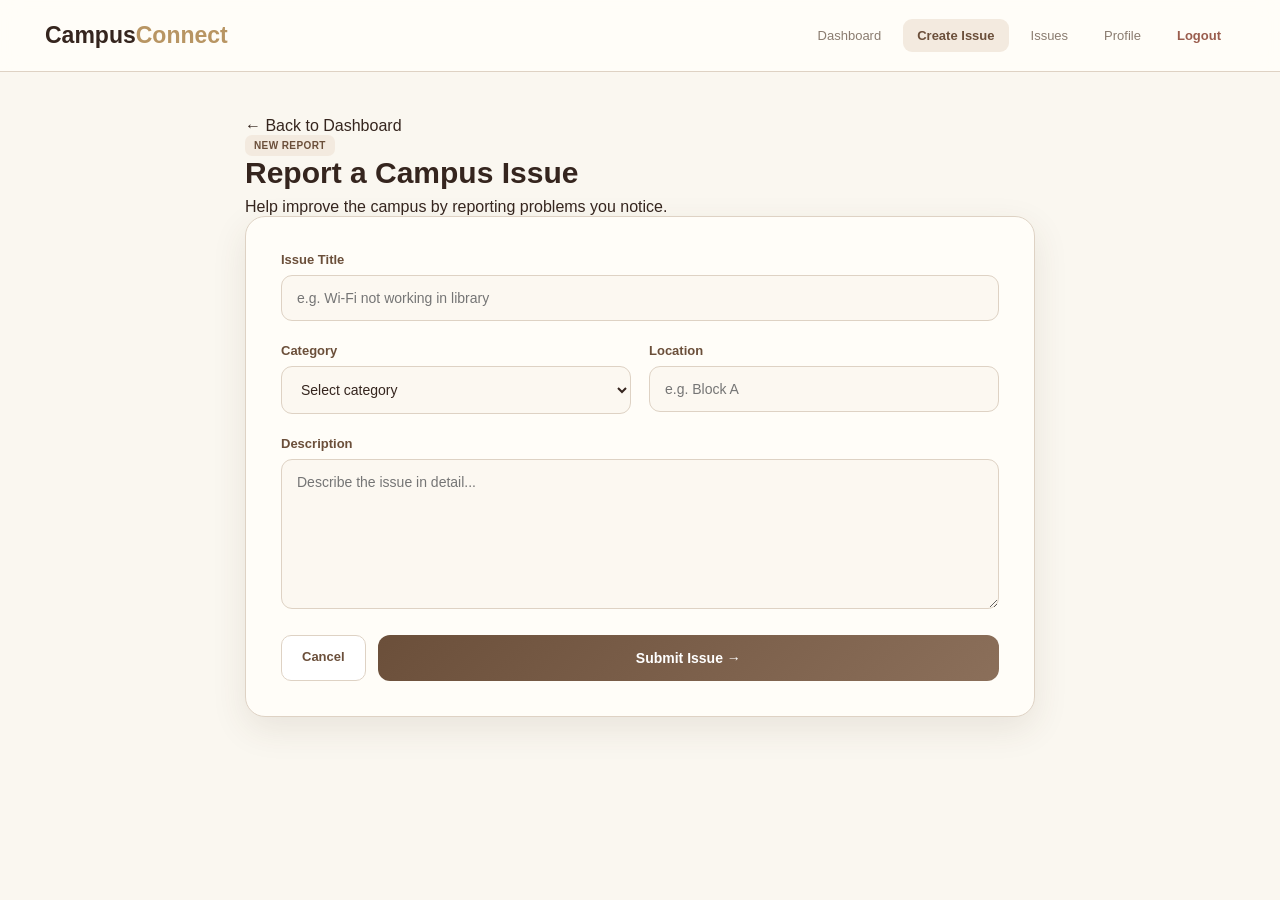
==== create-issue.html @ 5215a39f "Add CampusConnect Frontend" ====
<!DOCTYPE html>
<html lang="en">

<head>

    <meta charset="UTF-8">

    <meta
        name="viewport"
        content="width=device-width, initial-scale=1.0"
    >

    <title>CampusConnect | Create Issue</title>

    <link
        rel="stylesheet"
        href="css/style.css"
    >

</head>


<body>


    <header class="navbar">

        <a
            href="dashboard.html"
            class="nav-logo"
        >
            Campus<span>Connect</span>
        </a>


        <nav>

            <a href="dashboard.html">
                Dashboard
            </a>

            <a
                href="create-issue.html"
                class="active"
            >
                Create Issue
            </a>

            <a href="issue-details.html">
                Issues
            </a>

            <a href="profile-page.html">
                Profile
            </a>

            <a
                href="index.html"
                class="logout"
            >
                Logout
            </a>

        </nav>

    </header>


    <main class="form-page">


        <a
            href="dashboard.html"
            class="back-link"
        >
            ← Back to Dashboard
        </a>


        <div class="form-header">

            <span class="category">
                NEW REPORT
            </span>

            <h1>
                Report a Campus Issue
            </h1>

            <p>
                Help improve the campus by reporting problems
                you notice.
            </p>

        </div>


        <form
            class="issue-form"
            id="issueForm"
        >


            <div class="form-group">

                <label for="title">
                    Issue Title
                </label>

                <input
                    type="text"
                    id="title"
                    placeholder="e.g. Wi-Fi not working in library"
                    required
                >

            </div>


            <div class="form-row">


                <div class="form-group">

                    <label for="category">
                        Category
                    </label>

                    <select
                        id="category"
                        required
                    >

                        <option value="">
                            Select category
                        </option>

                        <option>
                            Electricity
                        </option>

                        <option>
                            Internet
                        </option>

                        <option>
                            Cleanliness
                        </option>

                        <option>
                            Water
                        </option>

                        <option>
                            Infrastructure
                        </option>

                        <option>
                            Security
                        </option>

                        <option>
                            Other
                        </option>

                    </select>

                </div>


                <div class="form-group">

                    <label for="location">
                        Location
                    </label>

                    <input
                        type="text"
                        id="location"
                        placeholder="e.g. Block A"
                        required
                    >

                </div>


            </div>


            <div class="form-group">

                <label for="description">
                    Description
                </label>

                <textarea
                    id="description"
                    rows="6"
                    placeholder="Describe the issue in detail..."
                    required
                ></textarea>

            </div>


            <div class="form-actions">

                <a
                    href="dashboard.html"
                    class="secondary-btn"
                >
                    Cancel
                </a>


                <button
                    type="submit"
                    class="gradient-btn"
                >
                    Submit Issue →
                </button>

            </div>


        </form>

    </main>


    <script src="js/script.js"></script>

</body>

</html>
---- css/style.css ----
/* ========================================
   CAMPUSCONNECT - MAIN STYLESHEET
   Beige / Cream / Brown Theme
======================================== */


/* ========================================
   RESET
======================================== */

* {
    margin: 0;
    padding: 0;
    box-sizing: border-box;
}

:root {
    --ivory: #faf7f0;
    --cream: #fffdf8;
    --beige: #e9ddcc;
    --light-beige: #f3eadf;

    --brown: #6b4f3a;
    --dark-brown: #35251e;
    --mocha: #8b6f5a;

    --gold: #b89563;
    --sage: #7a8770;

    --text: #35251e;
    --muted: #8a7c70;

    --white: #ffffff;
    --border: #ded2c4;

    --shadow: 0 12px 35px rgba(74, 54, 42, 0.10);

    --mouse-x: 50%;
    --mouse-y: 50%;
}


/* ========================================
   BODY
======================================== */

body {
    font-family: Arial, Helvetica, sans-serif;
    background: var(--ivory);
    color: var(--text);
    min-height: 100vh;

    transition:
        background 0.5s ease,
        color 0.3s ease;
}


/* ========================================
   CURSOR LIGHT EFFECT
======================================== */

body::before {
    content: "";
    position: fixed;

    left: var(--mouse-x);
    top: var(--mouse-y);

    width: 420px;
    height: 420px;

    transform: translate(-50%, -50%);

    background: radial-gradient(
        circle,
        rgba(184, 149, 99, 0.12),
        transparent 68%
    );

    pointer-events: none;
    z-index: -1;

    transition:
        left 0.15s ease,
        top 0.15s ease;
}


/* ========================================
   GENERAL
======================================== */

a {
    text-decoration: none;
    color: inherit;
}

button,
input,
select,
textarea {
    font-family: inherit;
}


/* ========================================
   LOGIN / CREATE ACCOUNT PAGE
======================================== */

.login-page {
    min-height: 100vh;

    display: flex;
    align-items: center;
    justify-content: center;

    padding: 30px;

    background:
        linear-gradient(
            135deg,
            #faf7f0 0%,
            #f2e8db 50%,
            #e9ddcc 100%
        );
}


/* ========================================
   AUTH CONTAINER
======================================== */

.auth-container {
    width: 100%;
    max-width: 1100px;

    min-height: 650px;

    display: grid;
    grid-template-columns: 1.15fr 0.85fr;

    background: rgba(255, 253, 248, 0.92);

    border-radius: 28px;

    overflow: hidden;

    box-shadow:
        0 25px 70px rgba(53, 37, 30, 0.15);

    border: 1px solid rgba(184, 149, 99, 0.2);
}


/* ========================================
   AUTH LEFT
======================================== */

.auth-left {
    position: relative;

    padding: 70px 60px;

    display: flex;
    flex-direction: column;
    justify-content: center;

    overflow: hidden;

    background:
        linear-gradient(
            145deg,
            #6b4f3a,
            #4a352a 60%,
            #35251e
        );

    color: white;
}


/* Decorative circles */

.auth-left::before {
    content: "";

    position: absolute;

    width: 350px;
    height: 350px;

    border-radius: 50%;

    background: rgba(255, 255, 255, 0.06);

    top: -130px;
    right: -100px;
}


.auth-left::after {
    content: "";

    position: absolute;

    width: 250px;
    height: 250px;

    border-radius: 50%;

    background: rgba(184, 149, 99, 0.15);

    bottom: -100px;
    left: -80px;
}


/* ========================================
   LOGO
======================================== */

.big-logo {
    position: relative;
    z-index: 2;

    font-size: 48px;
    font-weight: 800;
    letter-spacing: -2px;

    margin-bottom: 12px;
}


.big-logo span {
    color: #d9bd91;
}


/* ========================================
   TAGLINE
======================================== */

.tagline {
    position: relative;
    z-index: 2;

    font-size: 20px;
    font-weight: 600;

    margin-bottom: 18px;

    color: #f2dfc4;
}


.description {
    position: relative;
    z-index: 2;

    max-width: 500px;

    line-height: 1.7;

    font-size: 15px;

    color: rgba(255, 255, 255, 0.78);

    margin-bottom: 30px;
}


/* ========================================
   FEATURES
======================================== */

.feature-list {
    position: relative;
    z-index: 2;

    display: flex;
    flex-direction: column;

    gap: 14px;

    font-size: 14px;

    color: rgba(255, 255, 255, 0.88);
}


/* ========================================
   AUTH CARD
======================================== */

.auth-card {
    padding: 50px 45px;

    display: flex;
    flex-direction: column;
    justify-content: center;

    background: var(--cream);
}


/* ========================================
   CARD ICON
======================================== */

.card-icon {
    width: 55px;
    height: 55px;

    display: flex;
    align-items: center;
    justify-content: center;

    border-radius: 16px;

    background: var(--light-beige);

    font-size: 25px;

    margin-bottom: 18px;
}


/* ========================================
   AUTH HEADINGS
======================================== */

.auth-card h2 {
    font-size: 30px;

    color: var(--dark-brown);

    margin-bottom: 8px;
}


.small-text {
    font-size: 13px;

    color: var(--muted);

    margin-bottom: 25px;
}


/* ========================================
   AUTH LABELS
======================================== */

.auth-card label {
    display: block;

    font-size: 13px;
    font-weight: 600;

    color: var(--brown);

    margin-bottom: 7px;
}


/* ========================================
   AUTH INPUTS
======================================== */

.auth-card input {
    width: 100%;

    padding: 14px 15px;

    margin-bottom: 17px;

    border-radius: 11px;

    border: 1px solid var(--border);

    background: #fcf8f1;

    color: var(--text);

    font-size: 14px;

    outline: none;

    transition: 0.3s;
}


.auth-card input::placeholder {
    color: #aaa098;
}


.auth-card input:focus {
    background: white;

    border-color: var(--gold);

    box-shadow:
        0 0 0 4px rgba(184, 149, 99, 0.12);
}


/* ========================================
   CREATE ACCOUNT SELECT
======================================== */

.auth-card select {
    width: 100%;

    padding: 14px 15px;

    margin-bottom: 17px;

    border-radius: 11px;

    border: 1px solid var(--border);

    background: #fcf8f1;

    color: var(--text);

    font-size: 14px;

    outline: none;

    cursor: pointer;

    transition: 0.3s;
}


.auth-card select:focus {
    background: white;

    border-color: var(--gold);

    box-shadow:
        0 0 0 4px rgba(184, 149, 99, 0.12);
}


/* ========================================
   GRADIENT BUTTON
======================================== */

.gradient-btn {
    width: 100%;

    border: none;

    padding: 15px;

    border-radius: 12px;

    background:
        linear-gradient(
            135deg,
            #6b4f3a,
            #8b6f5a
        );

    color: white;

    font-size: 14px;
    font-weight: 700;

    cursor: pointer;

    transition:
        transform 0.2s ease,
        box-shadow 0.2s ease,
        background 0.3s ease;
}


.gradient-btn:hover {
    transform: translateY(-2px);

    box-shadow:
        0 10px 25px rgba(107, 79, 58, 0.25);

    background:
        linear-gradient(
            135deg,
            #59402f,
            #765b47
        );
}


.gradient-btn:active {
    transform: translateY(0);
}


/* ========================================
   SWITCH TEXT
======================================== */

.switch-text {
    text-align: center;

    font-size: 13px;

    color: var(--muted);

    margin-top: 20px;
}


.switch-text a {
    color: var(--brown);

    font-weight: 700;

    transition: 0.2s;
}


.switch-text a:hover {
    color: var(--gold);
}


/* ========================================
   NAVBAR
======================================== */

.navbar {
    height: 72px;

    display: flex;
    align-items: center;
    justify-content: space-between;

    padding: 0 45px;

    background: rgba(255, 253, 248, 0.94);

    border-bottom: 1px solid var(--border);

    position: sticky;
    top: 0;

    z-index: 100;

    backdrop-filter: blur(10px);
}


/* ========================================
   NAV LOGO
======================================== */

.nav-logo {
    font-size: 23px;

    font-weight: 800;

    color: var(--dark-brown);
}


.nav-logo span {
    color: var(--gold);
}


/* ========================================
   NAVIGATION
======================================== */

.navbar nav {
    display: flex;

    align-items: center;

    gap: 8px;
}


.navbar nav a {
    padding: 9px 14px;

    border-radius: 9px;

    font-size: 13px;

    color: var(--muted);

    transition: 0.25s;
}


.navbar nav a:hover {
    color: var(--brown);

    background: var(--light-beige);
}


.navbar nav a.active {
    color: var(--brown);

    background: var(--light-beige);

    font-weight: 700;
}


/* ========================================
   LOGOUT
======================================== */

.logout {
    border: none;

    background: transparent;

    color: #9a5d4e !important;

    cursor: pointer;

    font-weight: 600;
}


/* ========================================
   MAIN CONTENT
======================================== */

.main-content,
.form-page,
.details-page,
.profile-page {
    width: 100%;

    max-width: 1200px;

    margin: 0 auto;

    padding: 45px 30px 70px;
}


/* ========================================
   WELCOME SECTION
======================================== */

.welcome-section {
    display: flex;

    justify-content: space-between;

    align-items: center;

    margin-bottom: 35px;
}


.welcome-section h1 {
    font-size: 32px;

    color: var(--dark-brown);

    margin-bottom: 8px;
}


.welcome-section p {
    color: var(--muted);

    font-size: 14px;
}


/* ========================================
   WHITE BUTTON
======================================== */

.white-btn {
    display: inline-flex;

    align-items: center;
    justify-content: center;

    gap: 8px;

    padding: 12px 18px;

    border-radius: 10px;

    background: white;

    border: 1px solid var(--border);

    color: var(--brown);

    font-size: 13px;

    font-weight: 700;

    transition: 0.25s;
}


.white-btn:hover {
    background: var(--light-beige);

    transform: translateY(-2px);
}


/* ========================================
   STATS
======================================== */

.stats {
    display: grid;

    grid-template-columns:
        repeat(4, 1fr);

    gap: 18px;

    margin-bottom: 42px;
}


.stat-card {
    padding: 23px;

    border-radius: 16px;

    background: var(--cream);

    border: 1px solid var(--border);

    box-shadow: var(--shadow);

    transition: 0.25s;
}


.stat-card:hover {
    transform: translateY(-4px);

    box-shadow:
        0 16px 35px rgba(74, 54, 42, 0.14);
}


.stat-icon {
    width: 42px;
    height: 42px;

    display: flex;

    align-items: center;
    justify-content: center;

    border-radius: 12px;

    background: var(--light-beige);

    margin-bottom: 15px;

    font-size: 20px;
}


.stat-card h3 {
    font-size: 28px;

    color: var(--dark-brown);

    margin-bottom: 5px;
}


.stat-card p {
    color: var(--muted);

    font-size: 12px;
}


/* ========================================
   SECTION HEADING
======================================== */

.section-heading {
    display: flex;

    justify-content: space-between;

    align-items: center;

    margin-bottom: 18px;
}


.section-heading h2 {
    font-size: 21px;

    color: var(--dark-brown);
}


.section-heading a {
    color: var(--brown);

    font-size: 13px;

    font-weight: 700;
}


/* ========================================
   ISSUE LIST
======================================== */

.issue-list {
    display: flex;

    flex-direction: column;

    gap: 13px;
}


.issue-card {
    display: flex;

    justify-content: space-between;

    align-items: center;

    gap: 20px;

    padding: 20px 22px;

    background: var(--cream);

    border: 1px solid var(--border);

    border-radius: 15px;

    transition: 0.25s;
}


.issue-card:hover {
    transform: translateY(-2px);

    box-shadow:
        0 10px 25px rgba(74, 54, 42, 0.10);
}


/* ========================================
   ISSUE CONTENT
======================================== */

.issue-content {
    flex: 1;
}


.issue-content h3 {
    font-size: 16px;

    color: var(--dark-brown);

    margin: 8px 0;
}


.issue-content p {
    font-size: 12px;

    color: var(--muted);
}


/* ========================================
   CATEGORY
======================================== */

.category {
    display: inline-block;

    padding: 5px 9px;

    border-radius: 7px;

    background: var(--light-beige);

    color: var(--brown);

    font-size: 10px;

    font-weight: 700;

    text-transform: uppercase;

    letter-spacing: 0.4px;
}


/* ========================================
   ISSUE RIGHT
======================================== */

.issue-right {
    display: flex;

    align-items: center;

    gap: 15px;
}


.issue-right a {
    font-size: 12px;

    color: var(--brown);

    font-weight: 700;

    white-space: nowrap;
}


/* ========================================
   STATUS
======================================== */

.status {
    display: inline-block;

    padding: 6px 10px;

    border-radius: 20px;

    font-size: 10px;

    font-weight: 700;

    white-space: nowrap;
}


.status.open {
    background: #f5e4d7;

    color: #9a6040;
}


.status.progress {
    background: #e7e5d7;

    color: #68704d;
}


.status.resolved {
    background: #dfe9df;

    color: #547058;
}


/* ========================================
   FORM PAGE
======================================== */

.form-page {
    max-width: 850px;
}


.form-page h1 {
    font-size: 30px;

    color: var(--dark-brown);

    margin-bottom: 8px;
}


.form-page > p {
    color: var(--muted);

    font-size: 14px;

    margin-bottom: 30px;
}


/* ========================================
   ISSUE FORM
======================================== */

.issue-form {
    background: var(--cream);

    border: 1px solid var(--border);

    border-radius: 20px;

    padding: 35px;

    box-shadow: var(--shadow);
}


.form-group {
    margin-bottom: 22px;
}


.form-group label {
    display: block;

    font-size: 13px;

    font-weight: 700;

    color: var(--brown);

    margin-bottom: 8px;
}


.form-group input,
.form-group select,
.form-group textarea {
    width: 100%;

    padding: 14px 15px;

    border-radius: 11px;

    border: 1px solid var(--border);

    background: #fcf8f1;

    color: var(--text);

    outline: none;

    font-size: 14px;

    transition: 0.25s;
}


.form-group input:focus,
.form-group select:focus,
.form-group textarea:focus {
    background: white;

    border-color: var(--gold);

    box-shadow:
        0 0 0 4px rgba(184, 149, 99, 0.12);
}


.form-group textarea {
    min-height: 150px;

    resize: vertical;
}


/* ========================================
   FORM ROW
======================================== */

.form-row {
    display: grid;

    grid-template-columns: 1fr 1fr;

    gap: 18px;
}


/* ========================================
   FORM ACTIONS
======================================== */

.form-actions {
    display: flex;

    justify-content: flex-end;

    gap: 12px;

    margin-top: 10px;
}


.secondary-btn {
    padding: 13px 20px;

    border-radius: 10px;

    border: 1px solid var(--border);

    background: white;

    color: var(--brown);

    font-size: 13px;

    font-weight: 700;

    cursor: pointer;

    transition: 0.25s;
}


.secondary-btn:hover {
    background: var(--light-beige);
}


/* ========================================
   DETAILS PAGE
======================================== */

.details-page {
    max-width: 900px;
}


.details-card {
    background: var(--cream);

    border: 1px solid var(--border);

    border-radius: 20px;

    box-shadow: var(--shadow);

    overflow: hidden;
}


.details-top {
    padding: 28px 30px;

    border-bottom: 1px solid var(--border);

    display: flex;

    justify-content: space-between;

    align-items: center;

    gap: 20px;
}


.details-top h1 {
    font-size: 25px;

    color: var(--dark-brown);

    margin-top: 10px;
}


.details-body {
    padding: 30px;
}


.details-body > p {
    line-height: 1.7;

    color: var(--muted);

    font-size: 14px;

    margin-bottom: 30px;
}


/* ========================================
   DETAILS INFO
======================================== */

.details-info {
    display: grid;

    grid-template-columns:
        repeat(2, 1fr);

    gap: 15px;
}


.details-info div {
    padding: 17px;

    background: var(--light-beige);

    border-radius: 12px;
}


.details-info strong {
    display: block;

    font-size: 11px;

    text-transform: uppercase;

    letter-spacing: 0.5px;

    color: var(--muted);

    margin-bottom: 6px;
}


.details-info span {
    font-size: 14px;

    font-weight: 600;

    color: var(--dark-brown);
}


/* ========================================
   STATUS ACTIONS
======================================== */

.status-actions {
    margin-top: 30px;

    padding-top: 25px;

    border-top: 1px solid var(--border);
}


.status-actions h3 {
    font-size: 15px;

    margin-bottom: 15px;

    color: var(--dark-brown);
}


.status-btn {
    border: none;

    padding: 10px 15px;

    margin-right: 8px;

    border-radius: 9px;

    background: var(--light-beige);

    color: var(--brown);

    font-size: 12px;

    font-weight: 700;

    cursor: pointer;

    transition: 0.2s;
}


.status-btn:hover {
    background: var(--beige);

    transform: translateY(-1px);
}


/* ========================================
   PROFILE PAGE
======================================== */

.profile-page {
    max-width: 850px;
}


.profile-page h1 {
    font-size: 30px;

    color: var(--dark-brown);

    margin-bottom: 8px;
}


.profile-page > p {
    color: var(--muted);

    font-size: 14px;

    margin-bottom: 30px;
}


.profile-card {
    display: flex;

    align-items: center;

    gap: 30px;

    padding: 35px;

    background: var(--cream);

    border: 1px solid var(--border);

    border-radius: 20px;

    box-shadow: var(--shadow);
}


/* ========================================
   PROFILE AVATAR
======================================== */

.profile-avatar {
    width: 100px;
    height: 100px;

    min-width: 100px;

    display: flex;

    align-items: center;
    justify-content: center;

    border-radius: 50%;

    background:
        linear-gradient(
            135deg,
            var(--brown),
            var(--gold)
        );

    color: white;

    font-size: 32px;

    font-weight: 800;
}


/* ========================================
   PROFILE INFO
======================================== */

.profile-info {
    flex: 1;
}


.profile-info h2 {
    font-size: 23px;

    color: var(--dark-brown);

    margin-bottom: 8px;
}


.profile-info p {
    color: var(--muted);

    font-size: 13px;

    margin-bottom: 6px;
}


.profile-btn {
    display: inline-block;

    margin-top: 15px;

    padding: 11px 17px;

    border-radius: 9px;

    background: var(--brown);

    color: white;

    font-size: 12px;

    font-weight: 700;

    transition: 0.25s;
}


.profile-btn:hover {
    background: var(--dark-brown);

    transform: translateY(-2px);
}


/* ========================================
   EMPTY STATE
======================================== */

.empty-state {
    text-align: center;

    padding: 50px 20px;

    background: var(--cream);

    border: 1px dashed var(--border);

    border-radius: 16px;

    color: var(--muted);
}


.empty-state h3 {
    color: var(--dark-brown);

    margin-bottom: 8px;
}


/* ========================================
   MOBILE RESPONSIVENESS
======================================== */

@media (max-width: 900px) {

    .auth-container {
        grid-template-columns: 1fr;

        max-width: 550px;
    }


    .auth-left {
        padding: 45px 35px;

        min-height: 360px;
    }


    .auth-card {
        padding: 40px 35px;
    }


    .stats {
        grid-template-columns:
            repeat(2, 1fr);
    }


    .navbar {
        padding: 0 25px;
    }

}


/* ========================================
   SMALL TABLETS / PHONES
======================================== */

@media (max-width: 650px) {

    .login-page {
        padding: 15px;
    }


    .auth-container {
        border-radius: 20px;
    }


    .auth-left {
        padding: 40px 25px;
    }


    .big-logo {
        font-size: 36px;
    }


    .auth-card {
        padding: 35px 25px;
    }


    .navbar {
        height: auto;

        padding: 15px 20px;

        flex-direction: column;

        gap: 12px;
    }


    .navbar nav {
        flex-wrap: wrap;

        justify-content: center;
    }


    .main-content,
    .form-page,
    .details-page,
    .profile-page {
        padding: 30px 18px 50px;
    }


    .welcome-section {
        flex-direction: column;

        align-items: flex-start;

        gap: 18px;
    }


    .stats {
        grid-template-columns: 1fr;
    }


    .issue-card {
        flex-direction: column;

        align-items: flex-start;
    }


    .issue-right {
        width: 100%;

        justify-content: space-between;
    }


    .form-row {
        grid-template-columns: 1fr;
    }


    .details-top {
        flex-direction: column;

        align-items: flex-start;
    }


    .details-info {
        grid-template-columns: 1fr;
    }


    .profile-card {
        flex-direction: column;

        text-align: center;
    }

}


/* ========================================
   VERY SMALL PHONES
======================================== */

@media (max-width: 400px) {

    .auth-card h2 {
        font-size: 25px;
    }


    .big-logo {
        font-size: 31px;
    }


    .feature-list {
        font-size: 13px;
    }


    .form-actions {
        flex-direction: column;
    }


    .secondary-btn,
    .gradient-btn {
        width: 100%;
    }

}
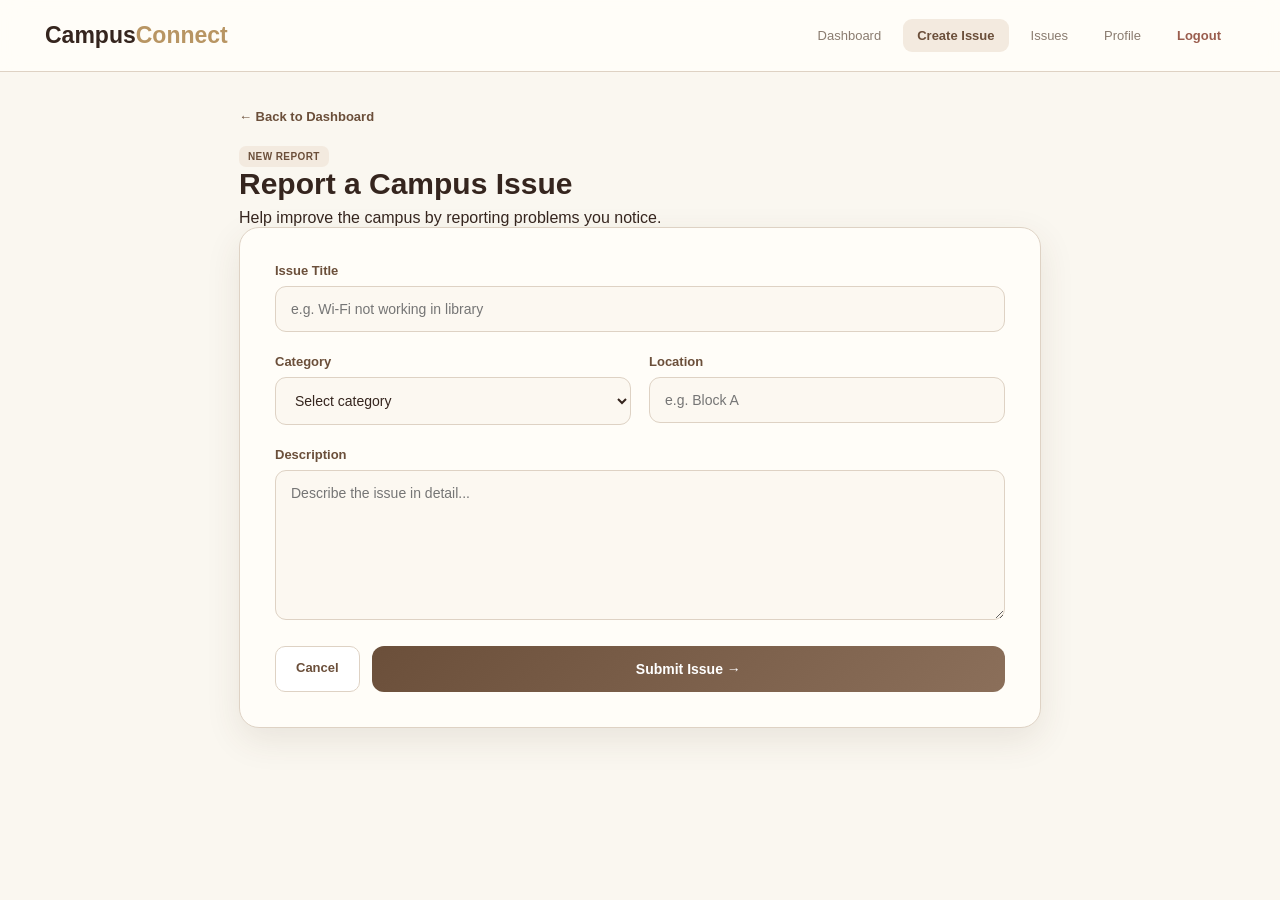
==== commit 20bcd6ba: "fix: connect frontend pages with backend APIs" ====
--- a/create-issue.html
+++ b/create-issue.html
@@ -50,13 +50,14 @@
                 Issues
             </a>
 
-            <a href="profile-page.html">
+            <a href="profile.html">
                 Profile
             </a>
 
             <a
                 href="index.html"
                 class="logout"
+                id="logoutButton"
             >
                 Logout
             </a>
@@ -228,7 +229,7 @@
     </main>
 
 
-    <script src="js/script.js"></script>
+    <script src="css/js/script.js"></script>
 
 </body>
 
--- a/css/style.css
+++ b/css/style.css
@@ -529,6 +529,130 @@
 
 
 /* ========================================
+   STANDALONE AUTH / LOGIN PAGE
+======================================== */
+
+.auth-body {
+    min-height: 100vh;
+    background: linear-gradient(135deg, #faf7f0 0%, #f2e8db 50%, #e9ddcc 100%);
+    display: flex;
+    flex-direction: column;
+}
+
+.auth-body .navbar {
+    background: rgba(255, 253, 248, 0.94);
+    border-bottom: 1px solid var(--border);
+}
+
+.auth-body .logo,
+.auth-body .nav-logo {
+    font-size: 22px;
+    font-weight: 800;
+    color: var(--dark-brown);
+    text-decoration: none;
+}
+
+.auth-body .logo span,
+.auth-body .nav-logo span {
+    color: var(--gold);
+}
+
+.nav-signup {
+    background: var(--brown) !important;
+    color: white !important;
+    font-weight: 700 !important;
+    border-radius: 9px;
+    padding: 8px 14px !important;
+    transition: 0.25s;
+    text-decoration: none;
+}
+
+.nav-signup:hover {
+    background: var(--dark-brown) !important;
+    transform: translateY(-1px);
+}
+
+.login-card {
+    max-width: 460px;
+    width: 100%;
+    margin: 40px auto;
+    padding: 38px 32px;
+    background: rgba(255, 253, 248, 0.96);
+    border: 1px solid var(--border);
+    border-radius: 24px;
+    box-shadow: 0 20px 60px rgba(53, 37, 30, 0.12);
+}
+
+.auth-heading {
+    text-align: center;
+    margin-bottom: 26px;
+}
+
+.small-heading {
+    font-size: 11px;
+    font-weight: 800;
+    letter-spacing: 1px;
+    text-transform: uppercase;
+    color: var(--gold);
+    margin-bottom: 6px;
+}
+
+.auth-heading h1 {
+    font-size: 26px;
+    color: var(--dark-brown);
+    margin-bottom: 6px;
+}
+
+.auth-heading p {
+    font-size: 13px;
+    color: var(--muted);
+}
+
+.auth-footer {
+    text-align: center;
+    font-size: 13px;
+    color: var(--muted);
+    margin-top: 22px;
+}
+
+.auth-footer a {
+    color: var(--brown);
+    font-weight: 700;
+    text-decoration: none;
+}
+
+.auth-footer a:hover {
+    color: var(--gold);
+}
+
+.btn {
+    border: none;
+    border-radius: 12px;
+    padding: 14px 20px;
+    font-size: 14px;
+    font-weight: 700;
+    cursor: pointer;
+    transition: 0.25s;
+    font-family: inherit;
+}
+
+.primary-btn {
+    background: linear-gradient(135deg, #6b4f3a, #8b6f5a);
+    color: white;
+}
+
+.primary-btn:hover {
+    background: linear-gradient(135deg, #59402f, #765b47);
+    transform: translateY(-2px);
+    box-shadow: 0 10px 25px rgba(107, 79, 58, 0.25);
+}
+
+.full-btn {
+    width: 100%;
+}
+
+
+/* ========================================
    NAVBAR
 ======================================== */
 
@@ -632,20 +756,44 @@
 
 
 /* ========================================
-   MAIN CONTENT
-======================================== */
-
-.main-content,
+   MAIN CONTENT & PAGE CONTAINERS
+======================================== */
+
+.main-content {
+    width: 100%;
+    max-width: 1100px;
+    margin: 0 auto;
+    padding: 35px 24px 60px;
+}
+
 .form-page,
 .details-page,
 .profile-page {
     width: 100%;
-
-    max-width: 1200px;
-
+    max-width: 850px;
     margin: 0 auto;
-
-    padding: 45px 30px 70px;
+    padding: 35px 24px 60px;
+}
+
+/* ========================================
+   BACK LINK
+======================================== */
+
+.back-link {
+    display: inline-flex;
+    align-items: center;
+    gap: 6px;
+    font-size: 13px;
+    font-weight: 700;
+    color: var(--brown);
+    margin-bottom: 22px;
+    text-decoration: none;
+    transition: color 0.2s, transform 0.2s;
+}
+
+.back-link:hover {
+    color: var(--dark-brown);
+    transform: translateX(-3px);
 }
 
 
@@ -1141,7 +1289,7 @@
 ======================================== */
 
 .details-page {
-    max-width: 900px;
+    max-width: 850px;
 }
 
 
@@ -1303,130 +1451,123 @@
 
 .profile-page {
     max-width: 850px;
-}
-
-
-.profile-page h1 {
-    font-size: 30px;
-
-    color: var(--dark-brown);
-
-    margin-bottom: 8px;
-}
-
-
-.profile-page > p {
-    color: var(--muted);
-
-    font-size: 14px;
-
-    margin-bottom: 30px;
-}
-
+    margin: 0 auto;
+    padding: 40px 25px 60px;
+}
 
 .profile-card {
+    background: var(--cream);
+    border: 1px solid var(--border);
+    border-radius: 20px;
+    box-shadow: var(--shadow);
+    overflow: hidden;
+}
+
+.profile-header {
     display: flex;
-
     align-items: center;
-
-    gap: 30px;
-
+    gap: 24px;
     padding: 35px;
-
-    background: var(--cream);
-
-    border: 1px solid var(--border);
-
-    border-radius: 20px;
-
-    box-shadow: var(--shadow);
-}
-
-
-/* ========================================
-   PROFILE AVATAR
-======================================== */
+    border-bottom: 1px solid var(--border);
+    background: linear-gradient(to right, rgba(243, 234, 223, 0.4), transparent);
+}
 
 .profile-avatar {
-    width: 100px;
-    height: 100px;
-
-    min-width: 100px;
-
+    width: 85px;
+    height: 85px;
+    min-width: 85px;
     display: flex;
-
     align-items: center;
     justify-content: center;
-
     border-radius: 50%;
-
-    background:
-        linear-gradient(
-            135deg,
-            var(--brown),
-            var(--gold)
-        );
-
+    background: linear-gradient(135deg, var(--brown), var(--gold));
     color: white;
-
     font-size: 32px;
-
     font-weight: 800;
-}
-
-
-/* ========================================
-   PROFILE INFO
-======================================== */
-
-.profile-info {
-    flex: 1;
-}
-
-
-.profile-info h2 {
-    font-size: 23px;
-
+    box-shadow: 0 8px 20px rgba(107, 79, 58, 0.2);
+}
+
+.profile-title-area h1 {
+    font-size: 26px;
     color: var(--dark-brown);
-
-    margin-bottom: 8px;
-}
-
-
-.profile-info p {
+    margin-bottom: 6px;
+}
+
+.profile-subtitle {
     color: var(--muted);
-
+    font-size: 14px;
+}
+
+.profile-content {
+    padding: 35px;
+}
+
+.profile-section-title {
+    font-size: 16px;
+    color: var(--dark-brown);
+    margin-bottom: 20px;
+    font-weight: 700;
+}
+
+.profile-grid {
+    display: grid;
+    grid-template-columns: repeat(2, 1fr);
+    gap: 16px;
+}
+
+.profile-field {
+    padding: 18px 20px;
+    background: var(--light-beige);
+    border-radius: 12px;
+    border: 1px solid rgba(222, 210, 196, 0.6);
+}
+
+.profile-field.full-width {
+    grid-column: 1 / -1;
+}
+
+.profile-field span {
+    display: block;
+    font-size: 11px;
+    text-transform: uppercase;
+    letter-spacing: 0.6px;
+    color: var(--muted);
+    font-weight: 700;
+    margin-bottom: 6px;
+}
+
+.profile-field strong {
+    display: block;
+    font-size: 15px;
+    font-weight: 600;
+    color: var(--dark-brown);
+    word-break: break-word;
+}
+
+.profile-error {
+    margin-top: 20px;
+    padding: 14px 18px;
+    background: #fdf2f2;
+    border: 1px solid #f5c2c7;
+    border-radius: 10px;
+    color: #842029;
     font-size: 13px;
-
-    margin-bottom: 6px;
-}
-
-
-.profile-btn {
-    display: inline-block;
-
-    margin-top: 15px;
-
-    padding: 11px 17px;
-
-    border-radius: 9px;
-
-    background: var(--brown);
-
-    color: white;
-
-    font-size: 12px;
-
-    font-weight: 700;
-
-    transition: 0.25s;
-}
-
-
-.profile-btn:hover {
-    background: var(--dark-brown);
-
-    transform: translateY(-2px);
+    font-weight: 600;
+    text-align: center;
+}
+
+@media (max-width: 600px) {
+    .profile-header {
+        flex-direction: column;
+        text-align: center;
+        padding: 25px;
+    }
+    .profile-grid {
+        grid-template-columns: 1fr;
+    }
+    .profile-content {
+        padding: 25px;
+    }
 }
 
 
